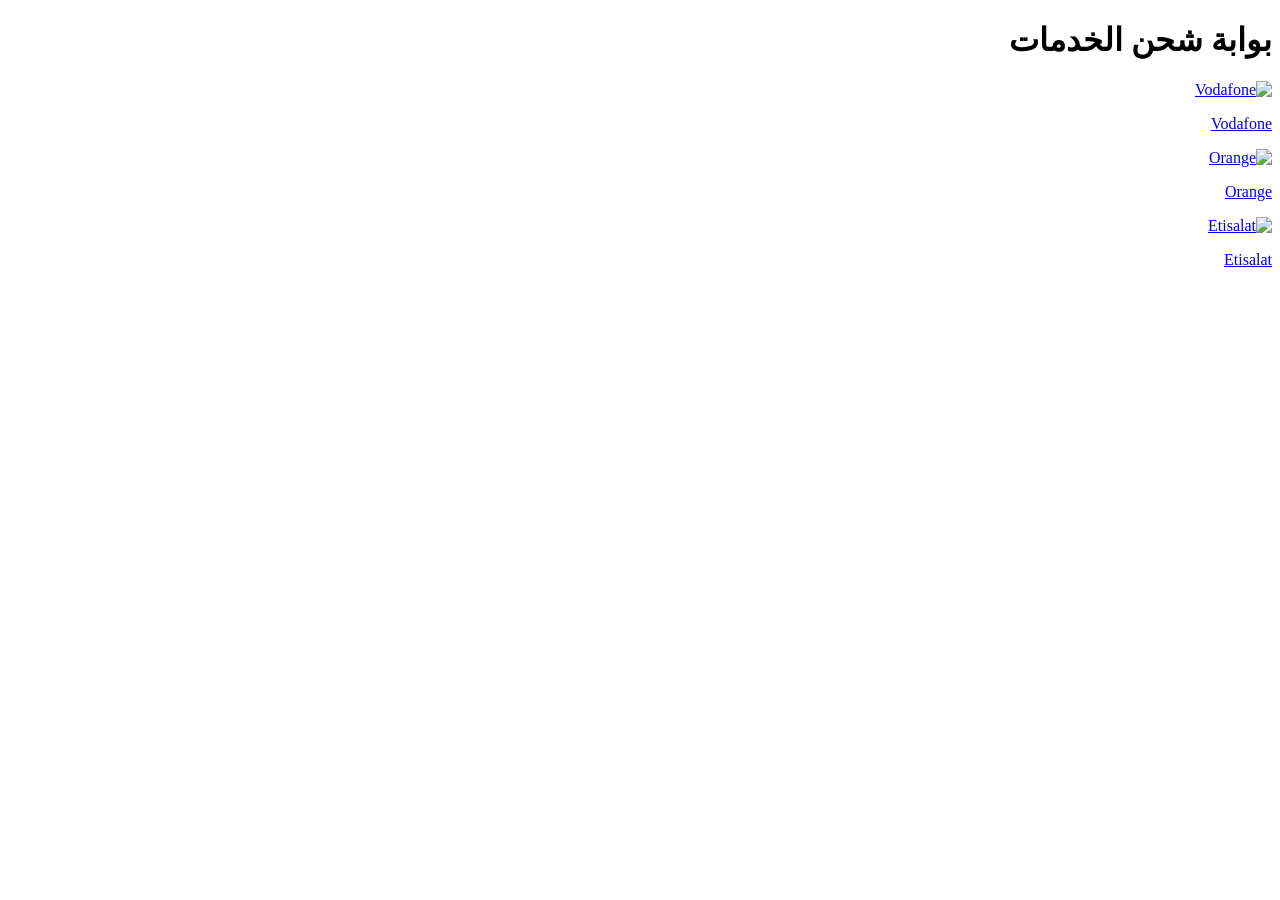
==== index.html @ b98fb517 "Create index.html" ====
<!DOCTYPE html>
<html lang="ar" dir="rtl">
<head>
    <meta charset="UTF-8">
    <meta name="viewport" content="width=device-width, initial-scale=1.0">
    <title>خدمات شحن الرصيد</title>
    <link rel="stylesheet" href="style.css">
</head>
<body>
    <h1>بوابة شحن الخدمات</h1>
    
    <div class="container">
        <div class="row">
            <a href="vodafone.html" class="card">
                <img src="vodafone.png" alt="Vodafone">
                <p>Vodafone</p>
            </a>
            <a href="orange.html" class="card">
                <img src="Orange.png" alt="Orange">
                <p>Orange</p>
            </a>
        </div>
        <div class="row full-width">
            <a href="etisalat.html" class="card">
                <img src="etesalat.png" alt="Etisalat">
                <p>Etisalat</p>
            </a>
        </div>
    </div>
</body>
</html>
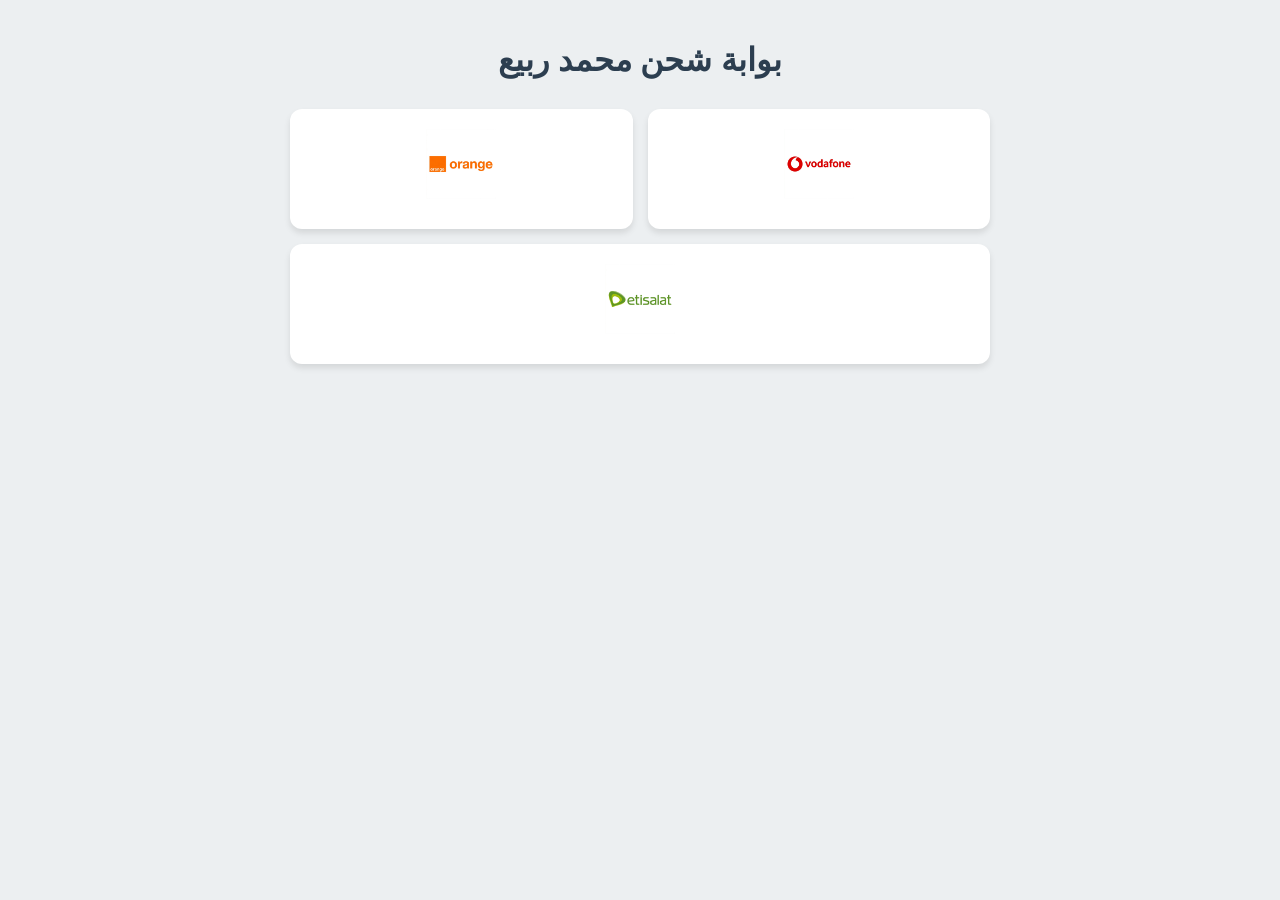
==== commit 8b691f75: "Update index.html" ====
--- a/index.html
+++ b/index.html
@@ -4,29 +4,26 @@
     <meta charset="UTF-8">
     <meta name="viewport" content="width=device-width, initial-scale=1.0">
     <title>خدمات شحن الرصيد</title>
+    <link href="https://fonts.googleapis.com/css2?family=Cairo:wght@600;900&display=swap" rel="stylesheet">
     <link rel="stylesheet" href="style.css">
 </head>
 <body>
-    <h1>بوابة شحن الخدمات</h1>
+    <h1 class="main-title">بوابة شحن محمد ربيع</h1>
     
     <div class="container">
         <div class="row">
             <a href="vodafone.html" class="card">
                 <img src="vodafone.png" alt="Vodafone">
-                <p>Vodafone</p>
             </a>
             <a href="orange.html" class="card">
                 <img src="Orange.png" alt="Orange">
-                <p>Orange</p>
             </a>
         </div>
         <div class="row full-width">
             <a href="etisalat.html" class="card">
                 <img src="etesalat.png" alt="Etisalat">
-                <p>Etisalat</p>
             </a>
         </div>
     </div>
 </body>
 </html>
-
--- a/style.css
+++ b/style.css
@@ -0,0 +1,63 @@
+body {
+    font-family: 'Segoe UI', Tahoma, Geneva, Verdana, sans-serif;
+    background-color: #eceff1;
+    text-align: center;
+    padding: 20px;
+    margin: 0;
+}
+
+h1 { color: #2c3e50; margin-bottom: 30px; }
+
+.container { max-width: 700px; margin: auto; }
+
+.row {
+    display: flex;
+    justify-content: center;
+    gap: 15px;
+    margin-bottom: 15px;
+}
+
+.card {
+    background: #ffffff;
+    padding: 20px;
+    border-radius: 12px;
+    text-decoration: none;
+    color: #333;
+    box-shadow: 0 4px 6px rgba(0,0,0,0.1);
+    transition: transform 0.2s;
+    width: 48%; /* ليكونوا بجانب بعض */
+    display: flex;
+    flex-direction: column;
+    align-items: center;
+}
+
+.card:hover { transform: scale(1.03); }
+
+.card img { width: 70px; height: 70px; margin-bottom: 10px; }
+
+.card p { font-weight: bold; margin: 0; font-size: 18px; }
+
+.full-width .card { width: 100%; }
+
+/* تنسيق العروض المستوردة من ملفات الـ txt */
+.offer-box {
+    background: #fff;
+    margin: 15px auto;
+    padding: 20px;
+    border-radius: 10px;
+    text-align: right;
+    max-width: 500px;
+    box-shadow: 0 2px 5px rgba(0,0,0,0.05);
+    border-right: 6px solid #ff4b2b;
+}
+
+.offer-title {
+    font-size: 26px;
+    font-weight: 900;
+    color: #000;
+    text-align: center;
+    display: block;
+    margin: 10px 0;
+    border-bottom: 2px solid #eee;
+    padding-bottom: 5px;
+}
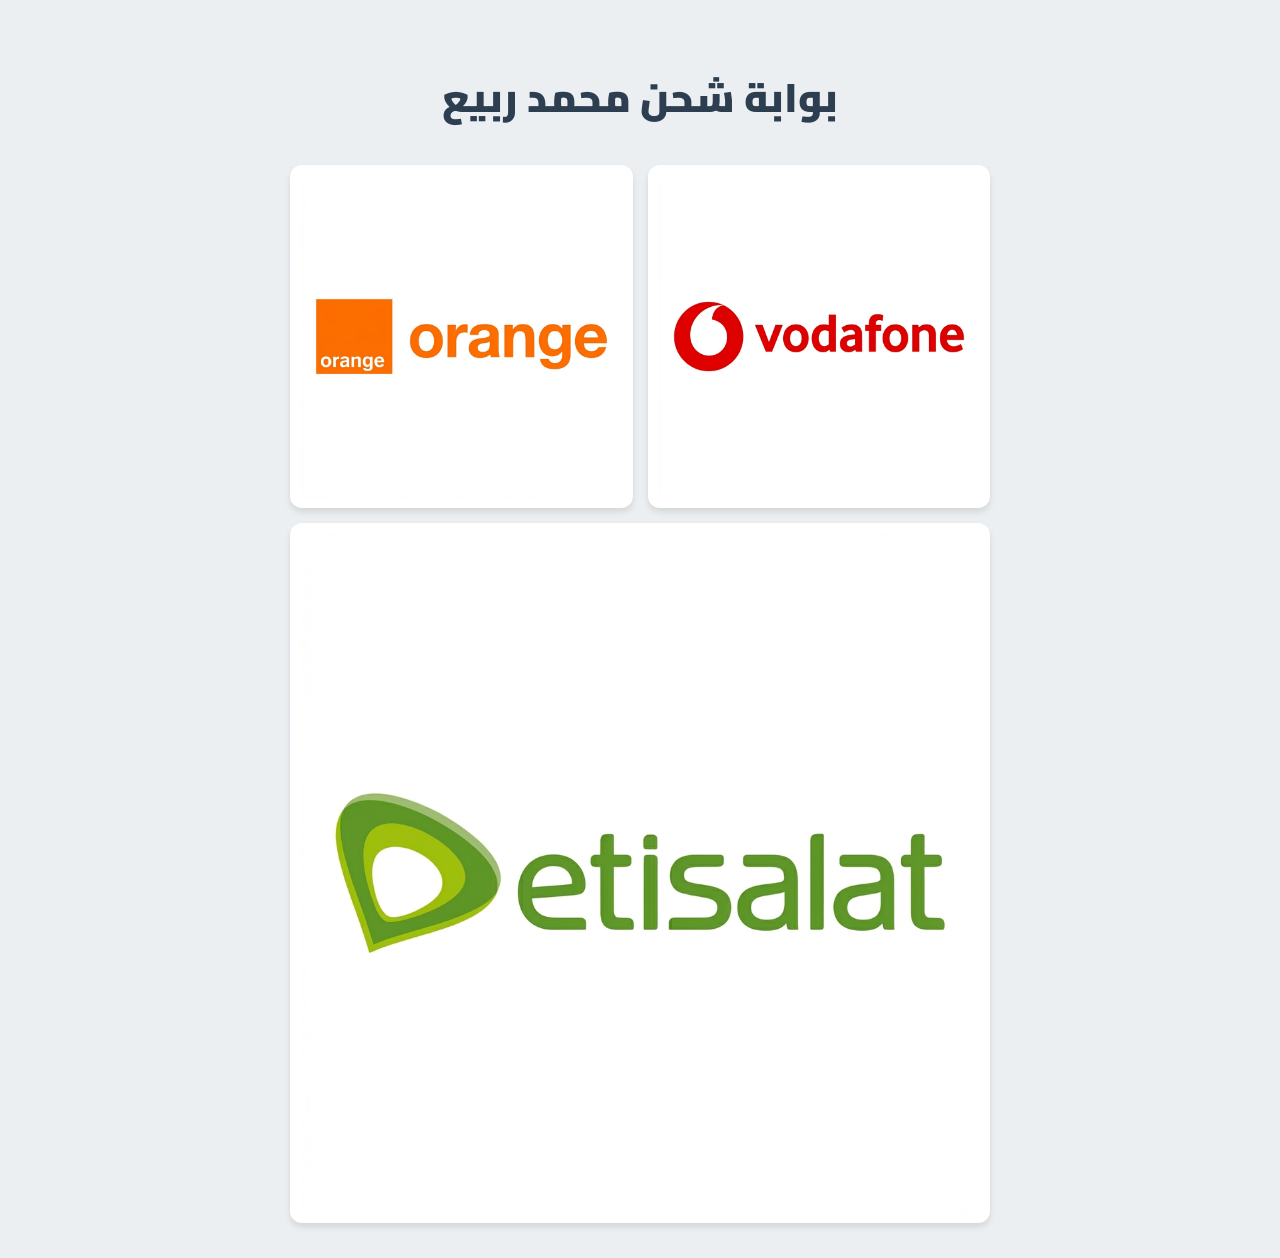
==== commit 6969c91a: "Change main title from h1 to h3" ====
--- a/index.html
+++ b/index.html
@@ -8,7 +8,7 @@
     <link rel="stylesheet" href="style.css">
 </head>
 <body>
-    <h1 class="main-title">بوابة شحن محمد ربيع</h1>
+    <h3 class="main-title">بوابة شحن محمد ربيع</h3>
     
     <div class="container">
         <div class="row">
--- a/style.css
+++ b/style.css
@@ -1,12 +1,18 @@
 body {
-    font-family: 'Segoe UI', Tahoma, Geneva, Verdana, sans-serif;
+    /* تطبيق الخط الجديد على الموقع بالكامل */
+    font-family: 'Cairo', sans-serif;
     background-color: #eceff1;
     text-align: center;
     padding: 20px;
     margin: 0;
 }
 
-h1 { color: #2c3e50; margin-bottom: 30px; }
+.main-title {
+    color: #2c3e50;
+    margin-bottom: 30px;
+    font-weight: 900; /* خط عريض للعنوان */
+    font-size: 2.5rem;
+}
 
 .container { max-width: 700px; margin: auto; }
 
@@ -19,27 +25,31 @@
 
 .card {
     background: #ffffff;
-    padding: 20px;
+    padding: 10px; /* تقليل الحواف الداخلية */
     border-radius: 12px;
     text-decoration: none;
-    color: #333;
     box-shadow: 0 4px 6px rgba(0,0,0,0.1);
     transition: transform 0.2s;
-    width: 48%; /* ليكونوا بجانب بعض */
+    width: 48%;
     display: flex;
-    flex-direction: column;
+    justify-content: center;
     align-items: center;
+    overflow: hidden; /* لضمان عدم خروج الصورة عن الحواف المستديرة */
 }
 
 .card:hover { transform: scale(1.03); }
 
-.card img { width: 70px; height: 70px; margin-bottom: 10px; }
-
-.card p { font-weight: bold; margin: 0; font-size: 18px; }
+/* جعل الصورة تأخذ مساحة الكارت بالكامل */
+.card img { 
+    width: 100%; 
+    height: auto; 
+    display: block;
+    object-fit: contain;
+}
 
 .full-width .card { width: 100%; }
 
-/* تنسيق العروض المستوردة من ملفات الـ txt */
+/* تنسيق العروض في الصفحات الأخرى */
 .offer-box {
     background: #fff;
     margin: 15px auto;
@@ -58,6 +68,4 @@
     text-align: center;
     display: block;
     margin: 10px 0;
-    border-bottom: 2px solid #eee;
-    padding-bottom: 5px;
 }
